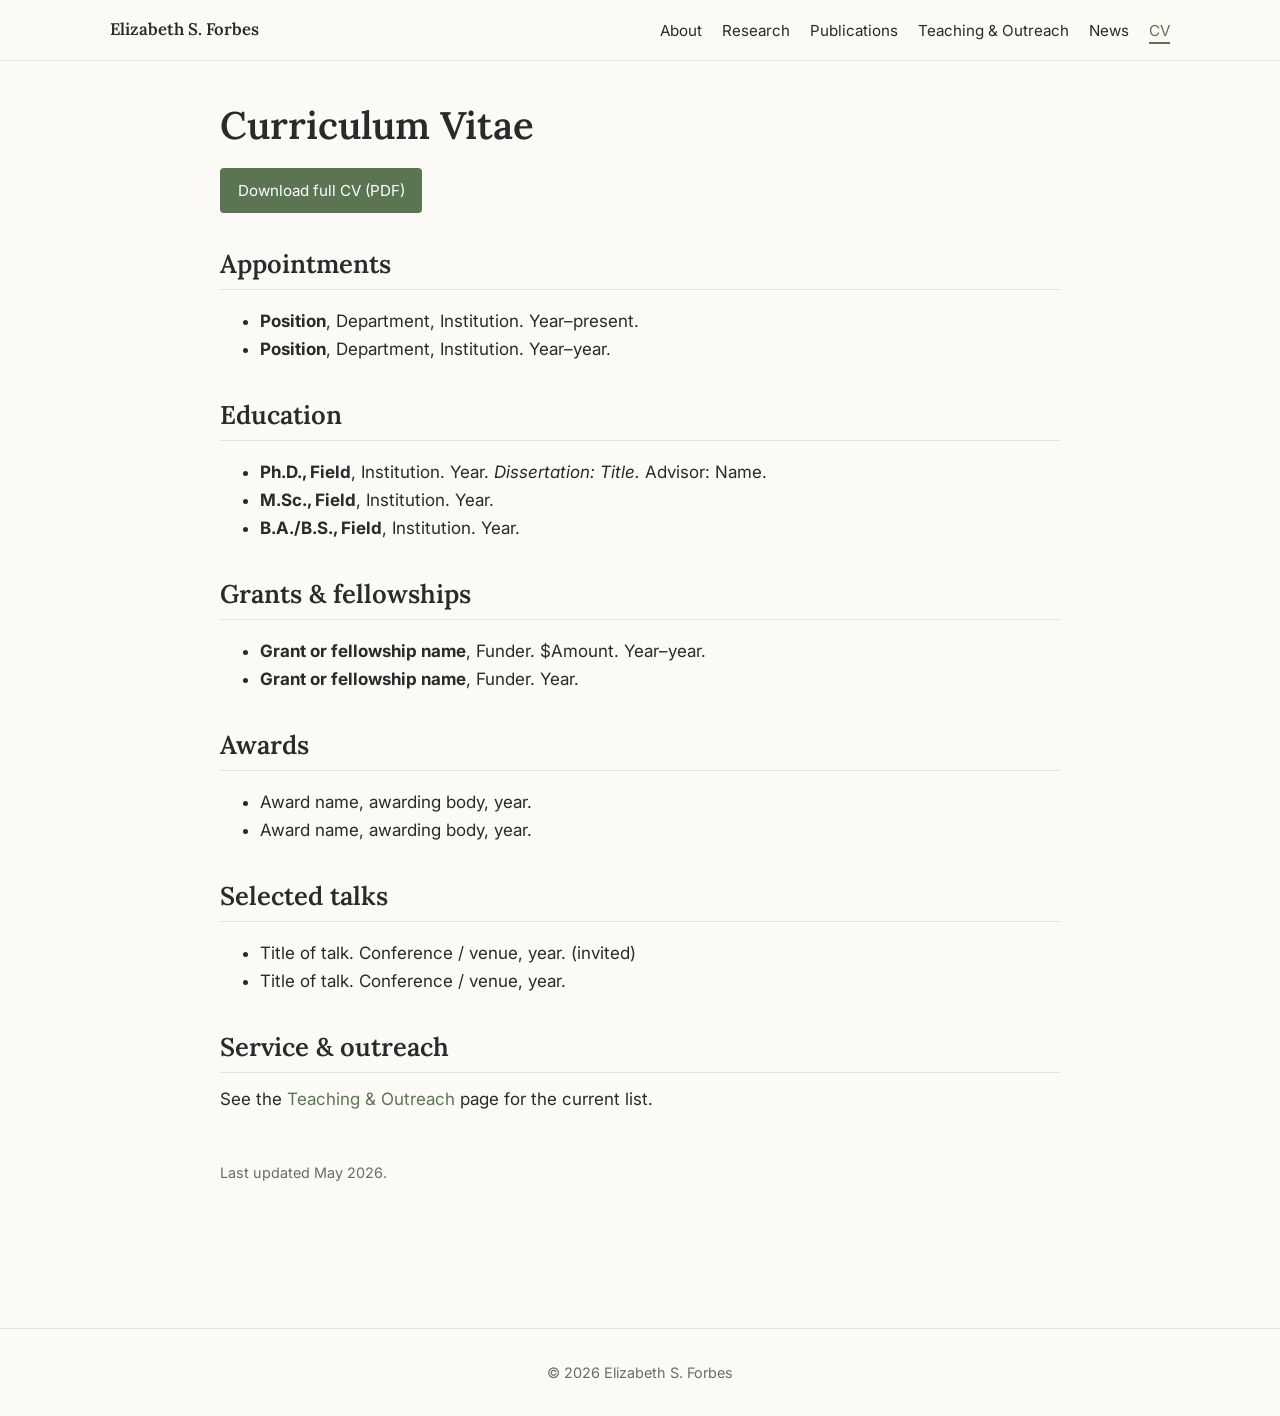
==== cv.html @ 3985d93a "Initial commit" ====
<!doctype html>
<html lang="en">
<head>
  <meta charset="utf-8">
  <meta name="viewport" content="width=device-width, initial-scale=1">
  <title>CV — Elizabeth S. Forbes</title>
  <link rel="preconnect" href="https://fonts.googleapis.com">
  <link rel="preconnect" href="https://fonts.gstatic.com" crossorigin>
  <link href="https://fonts.googleapis.com/css2?family=Inter:wght@400;500;600&family=Lora:ital,wght@0,500;0,600;1,400&display=swap" rel="stylesheet">
  <link rel="stylesheet" href="assets/css/style.css">
</head>
<body>

<header class="site-header">
  <nav class="nav">
    <a class="nav-brand" href="index.html">Elizabeth S. Forbes</a>
    <ul class="nav-links">
      <li><a href="index.html">About</a></li>
      <li><a href="research.html">Research</a></li>
      <li><a href="publications.html">Publications</a></li>
      <li><a href="teaching.html">Teaching &amp; Outreach</a></li>
      <li><a href="news.html">News</a></li>
      <li><a href="cv.html" class="active">CV</a></li>
    </ul>
  </nav>
</header>

<main>
  <div class="container">

    <h1>Curriculum Vitae</h1>
    <p>
      <!-- EDIT: replace assets/files/forbes-cv.pdf with your actual CV PDF.
           Keep this page as a quick on-page summary; the PDF is the canonical full version. -->
      <a class="button" href="assets/files/forbes-cv.pdf" target="_blank" rel="noopener">Download full CV (PDF)</a>
    </p>

    <h2>Appointments</h2>
    <ul>
      <li><strong>Position</strong>, Department, Institution. Year–present.</li>
      <li><strong>Position</strong>, Department, Institution. Year–year.</li>
    </ul>

    <h2>Education</h2>
    <ul>
      <li><strong>Ph.D., Field</strong>, Institution. Year. <em>Dissertation: Title.</em> Advisor: Name.</li>
      <li><strong>M.Sc., Field</strong>, Institution. Year.</li>
      <li><strong>B.A./B.S., Field</strong>, Institution. Year.</li>
    </ul>

    <h2>Grants &amp; fellowships</h2>
    <ul>
      <li><strong>Grant or fellowship name</strong>, Funder. $Amount. Year–year.</li>
      <li><strong>Grant or fellowship name</strong>, Funder. Year.</li>
    </ul>

    <h2>Awards</h2>
    <ul>
      <li>Award name, awarding body, year.</li>
      <li>Award name, awarding body, year.</li>
    </ul>

    <h2>Selected talks</h2>
    <ul>
      <li>Title of talk. Conference / venue, year. (invited)</li>
      <li>Title of talk. Conference / venue, year.</li>
    </ul>

    <h2>Service &amp; outreach</h2>
    <p>See the <a href="teaching.html">Teaching &amp; Outreach</a> page for the current list.</p>

    <p style="margin-top:3rem;" class="meta">Last updated May 2026.</p>

  </div>
</main>

<footer class="site-footer">
  <div class="container">
    &copy; 2026 Elizabeth S. Forbes
  </div>
</footer>

</body>
</html>
---- assets/css/style.css ----
/* ============================================================
   Elizabeth S. Forbes — site styles
   Edit colors / fonts here; every page reads from this file.
   ============================================================ */

:root {
  --bg: #fbfaf6;            /* warm cream background          */
  --bg-alt: #f3f0e7;        /* slight tint for alternating    */
  --text: #2a2a2a;          /* near-black body text           */
  --muted: #6b6b6b;         /* secondary / dates / meta       */
  --accent: #5b7553;        /* forest sage — primary accent   */
  --accent-hover: #3d5238;  /* darker sage on hover           */
  --rule: #e6e3da;          /* subtle border lines            */
  --shadow: 0 1px 3px rgba(0,0,0,.05), 0 4px 14px rgba(0,0,0,.04);
  --max-width: 880px;
  --max-width-wide: 1100px;
  --radius: 4px;
  --serif: "Lora", Georgia, "Times New Roman", serif;
  --sans: "Inter", -apple-system, BlinkMacSystemFont, "Segoe UI", Roboto, sans-serif;
}

/* ---------- reset ---------- */
*, *::before, *::after { box-sizing: border-box; }
html, body { margin: 0; padding: 0; }
img { max-width: 100%; display: block; height: auto; }
a { color: var(--accent); text-decoration: none; border-bottom: 1px solid transparent; transition: color .15s, border-color .15s; }
a:hover { color: var(--accent-hover); border-bottom-color: var(--accent-hover); }

/* ---------- base typography ---------- */
body {
  font-family: var(--sans);
  font-size: 17px;
  line-height: 1.65;
  color: var(--text);
  background: var(--bg);
  -webkit-font-smoothing: antialiased;
  -moz-osx-font-smoothing: grayscale;
}
h1, h2, h3, h4 {
  font-family: var(--serif);
  font-weight: 600;
  line-height: 1.25;
  color: var(--text);
  margin: 1.4em 0 .5em;
}
h1 { font-size: 2.4rem; margin-top: 0; }
h2 { font-size: 1.6rem; border-bottom: 1px solid var(--rule); padding-bottom: .35em; }
h3 { font-size: 1.2rem; }
p { margin: 0 0 1em; }
small, .meta { color: var(--muted); font-size: .9rem; }

/* ---------- layout ---------- */
.container {
  max-width: var(--max-width);
  margin: 0 auto;
  padding: 0 1.25rem;
}
.container-wide {
  max-width: var(--max-width-wide);
  margin: 0 auto;
  padding: 0 1.25rem;
}
main { padding: 2.5rem 0 4rem; }
section { margin-bottom: 3rem; }

/* ---------- nav ---------- */
.site-header {
  background: var(--bg);
  border-bottom: 1px solid var(--rule);
  position: sticky;
  top: 0;
  z-index: 50;
}
.nav {
  display: flex;
  align-items: center;
  justify-content: space-between;
  padding: 1rem 1.25rem;
  max-width: var(--max-width-wide);
  margin: 0 auto;
}
.nav-brand {
  font-family: var(--serif);
  font-size: 1.05rem;
  font-weight: 600;
  color: var(--text);
  border-bottom: none;
}
.nav-brand:hover { color: var(--accent); border-bottom: none; }
.nav-links {
  display: flex;
  gap: 1.25rem;
  flex-wrap: wrap;
  list-style: none;
  padding: 0;
  margin: 0;
}
.nav-links a {
  color: var(--text);
  font-size: .95rem;
  border-bottom: 2px solid transparent;
  padding-bottom: 2px;
}
.nav-links a:hover,
.nav-links a.active {
  color: var(--accent);
  border-bottom-color: var(--accent);
}

/* ---------- hero (home page) ---------- */
.hero {
  display: grid;
  grid-template-columns: 1fr 1.3fr;
  gap: 2.5rem;
  align-items: center;
  padding: 3rem 0 2rem;
}
.hero-photo {
  width: 100%;
  aspect-ratio: 4 / 5;
  background: var(--bg-alt) url('../img/hero.jpg') center/cover no-repeat;
  border-radius: var(--radius);
  box-shadow: var(--shadow);
}
.hero h1 { margin-bottom: .25em; }
.hero .tagline {
  font-family: var(--serif);
  font-style: italic;
  font-size: 1.15rem;
  color: var(--muted);
  margin-bottom: 1.5em;
}
.hero-links {
  display: flex;
  flex-wrap: wrap;
  gap: .9rem 1.25rem;
  margin-top: 1.25rem;
  font-size: .95rem;
}
.hero-links a { color: var(--text); border-bottom: 1px solid var(--rule); padding-bottom: 1px; }
.hero-links a:hover { color: var(--accent); border-bottom-color: var(--accent); }

/* ---------- research / project cards ---------- */
.project-grid {
  display: grid;
  grid-template-columns: repeat(auto-fit, minmax(280px, 1fr));
  gap: 2rem;
}
.project {
  background: #fff;
  border: 1px solid var(--rule);
  border-radius: var(--radius);
  overflow: hidden;
  transition: transform .15s, box-shadow .15s;
}
.project:hover { transform: translateY(-2px); box-shadow: var(--shadow); }
.project-photo {
  aspect-ratio: 16 / 10;
  background: var(--bg-alt) center/cover no-repeat;
}
.project-body { padding: 1.1rem 1.25rem 1.4rem; }
.project-body h3 { margin-top: 0; }

/* ---------- publications ---------- */
.pub-year {
  font-family: var(--serif);
  font-size: 1.4rem;
  font-weight: 600;
  margin: 2rem 0 .75rem;
  color: var(--accent);
}
.pub-list { list-style: none; padding: 0; margin: 0; }
.pub-item {
  padding: 1rem 0;
  border-bottom: 1px solid var(--rule);
}
.pub-item:last-child { border-bottom: none; }
.pub-title { font-weight: 600; }
.pub-authors { color: var(--text); }
.pub-authors .me { font-weight: 600; }
.pub-venue { font-style: italic; color: var(--muted); }
.pub-links { margin-top: .35rem; font-size: .9rem; }
.pub-links a { margin-right: .8rem; }

/* ---------- news / blog ---------- */
.news-item {
  display: grid;
  grid-template-columns: 110px 1fr;
  gap: 1.25rem;
  padding: 1.1rem 0;
  border-bottom: 1px solid var(--rule);
}
.news-item:last-child { border-bottom: none; }
.news-date {
  font-family: var(--serif);
  color: var(--accent);
  font-size: .95rem;
}

/* ---------- teaching cards ---------- */
.course {
  padding: 1.25rem 0;
  border-bottom: 1px solid var(--rule);
}
.course:last-child { border-bottom: none; }
.course h3 { margin: 0 0 .25em; }
.course .course-meta { color: var(--muted); font-size: .9rem; margin-bottom: .5em; }

/* ---------- footer ---------- */
.site-footer {
  border-top: 1px solid var(--rule);
  padding: 2rem 0;
  margin-top: 4rem;
  color: var(--muted);
  font-size: .9rem;
  text-align: center;
}
.site-footer a { color: var(--muted); border-bottom: 1px dotted var(--muted); }
.site-footer a:hover { color: var(--accent); border-bottom-color: var(--accent); }

/* ---------- utility ---------- */
.button {
  display: inline-block;
  padding: .6rem 1.1rem;
  background: var(--accent);
  color: #fff !important;
  border-radius: var(--radius);
  font-size: .95rem;
  border-bottom: none;
}
.button:hover { background: var(--accent-hover); border-bottom: none; }

/* ---------- responsive ---------- */
@media (max-width: 720px) {
  body { font-size: 16px; }
  h1 { font-size: 2rem; }
  h2 { font-size: 1.35rem; }
  .hero {
    grid-template-columns: 1fr;
    gap: 1.5rem;
    padding: 1.5rem 0;
  }
  .hero-photo { aspect-ratio: 3 / 2; max-height: 360px; }
  .nav { flex-direction: column; gap: .75rem; align-items: flex-start; }
  .news-item { grid-template-columns: 1fr; gap: .25rem; }
}
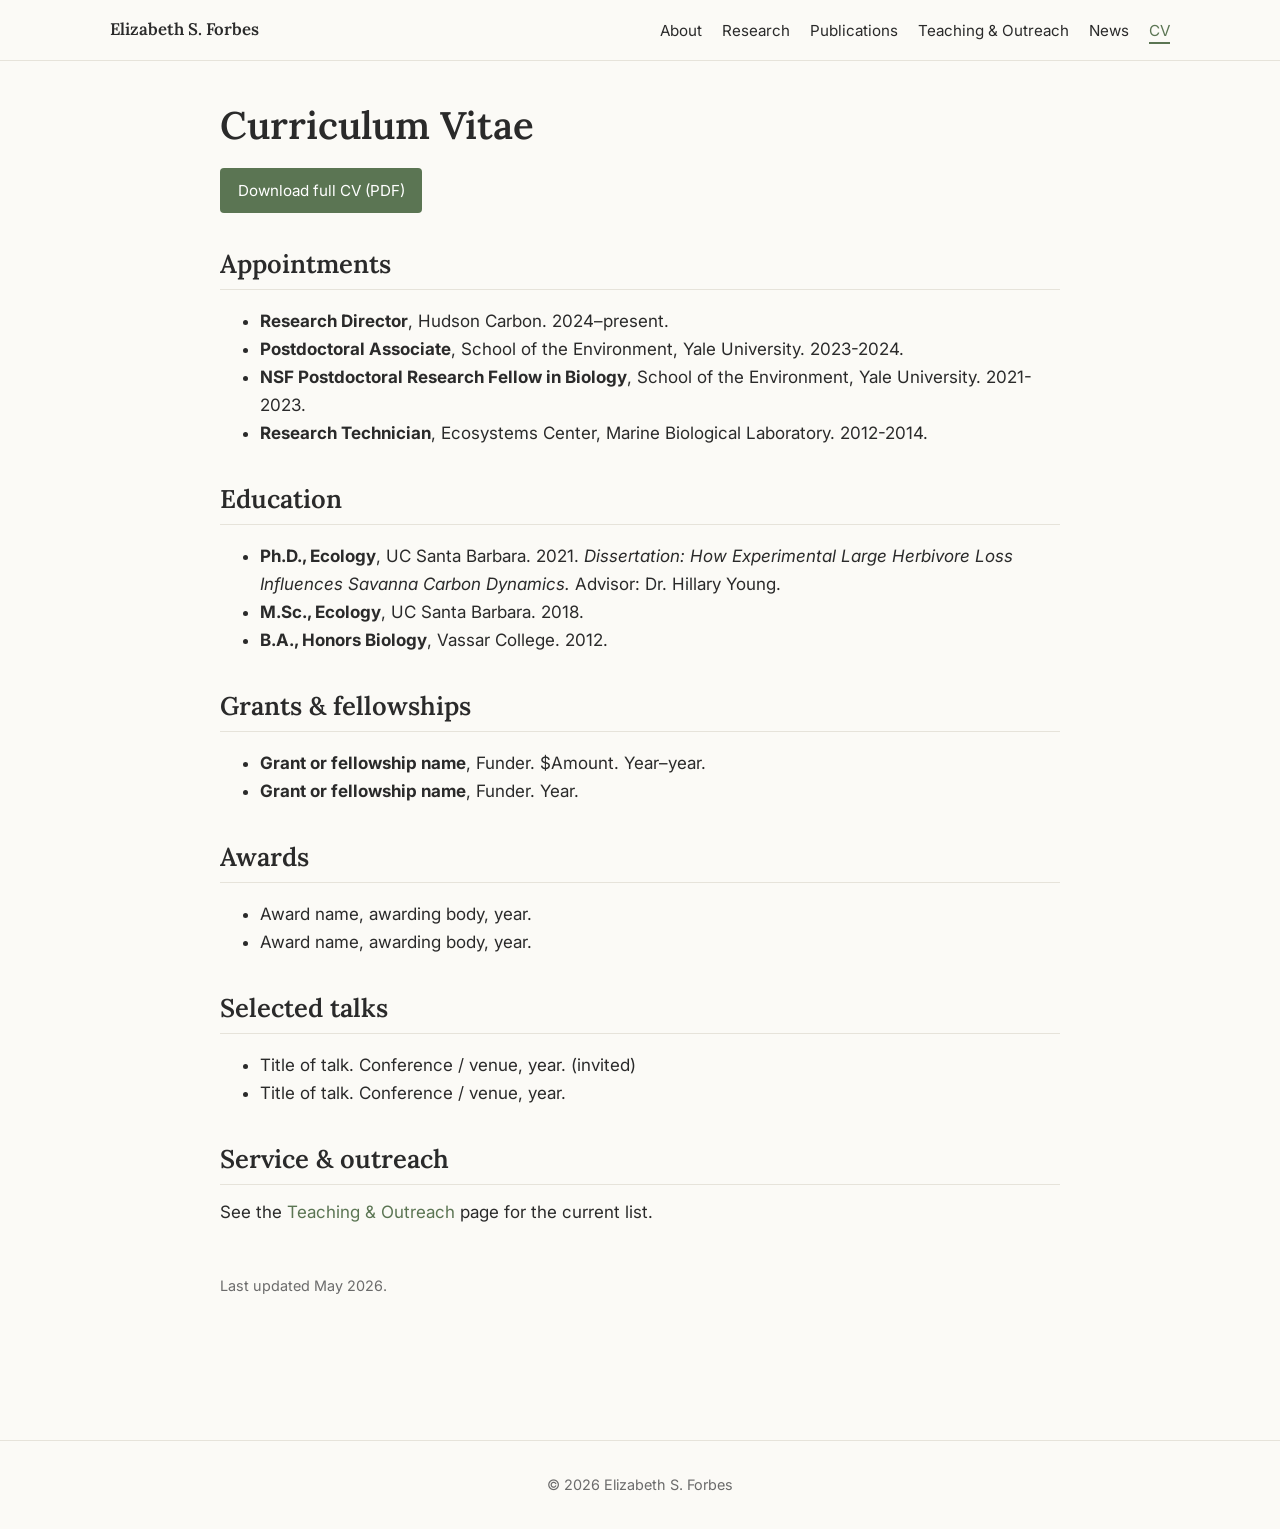
==== commit a7cfec42: "updating CV" ====
--- a/cv.html
+++ b/cv.html
@@ -32,20 +32,23 @@
     <p>
       <!-- EDIT: replace assets/files/forbes-cv.pdf with your actual CV PDF.
            Keep this page as a quick on-page summary; the PDF is the canonical full version. -->
-      <a class="button" href="assets/files/forbes-cv.pdf" target="_blank" rel="noopener">Download full CV (PDF)</a>
+      <a class="button" href="assets/files/Forbes_CV.pdf" target="_blank" rel="noopener">Download full CV (PDF)</a>
     </p>
 
     <h2>Appointments</h2>
     <ul>
-      <li><strong>Position</strong>, Department, Institution. Year–present.</li>
-      <li><strong>Position</strong>, Department, Institution. Year–year.</li>
+      <li><strong>Research Director</strong>, Hudson Carbon. 2024–present.</li>
+      <li><strong>Postdoctoral Associate</strong>, School of the Environment, Yale University. 2023-2024.</li>
+      <li><strong>NSF Postdoctoral Research Fellow in Biology</strong>, School of the Environment, Yale University. 2021-2023.</li>
+      <li><strong>Research Technician</strong>, Ecosystems Center, Marine Biological Laboratory. 2012-2014.</li>
+
     </ul>
 
     <h2>Education</h2>
     <ul>
-      <li><strong>Ph.D., Field</strong>, Institution. Year. <em>Dissertation: Title.</em> Advisor: Name.</li>
-      <li><strong>M.Sc., Field</strong>, Institution. Year.</li>
-      <li><strong>B.A./B.S., Field</strong>, Institution. Year.</li>
+      <li><strong>Ph.D., Ecology</strong>, UC Santa Barbara. 2021. <em>Dissertation: How Experimental Large Herbivore Loss Influences Savanna Carbon Dynamics.</em> Advisor: Dr. Hillary Young.</li>
+      <li><strong>M.Sc., Ecology</strong>, UC Santa Barbara. 2018.</li>
+      <li><strong>B.A., Honors Biology</strong>, Vassar College. 2012.</li>
     </ul>
 
     <h2>Grants &amp; fellowships</h2>
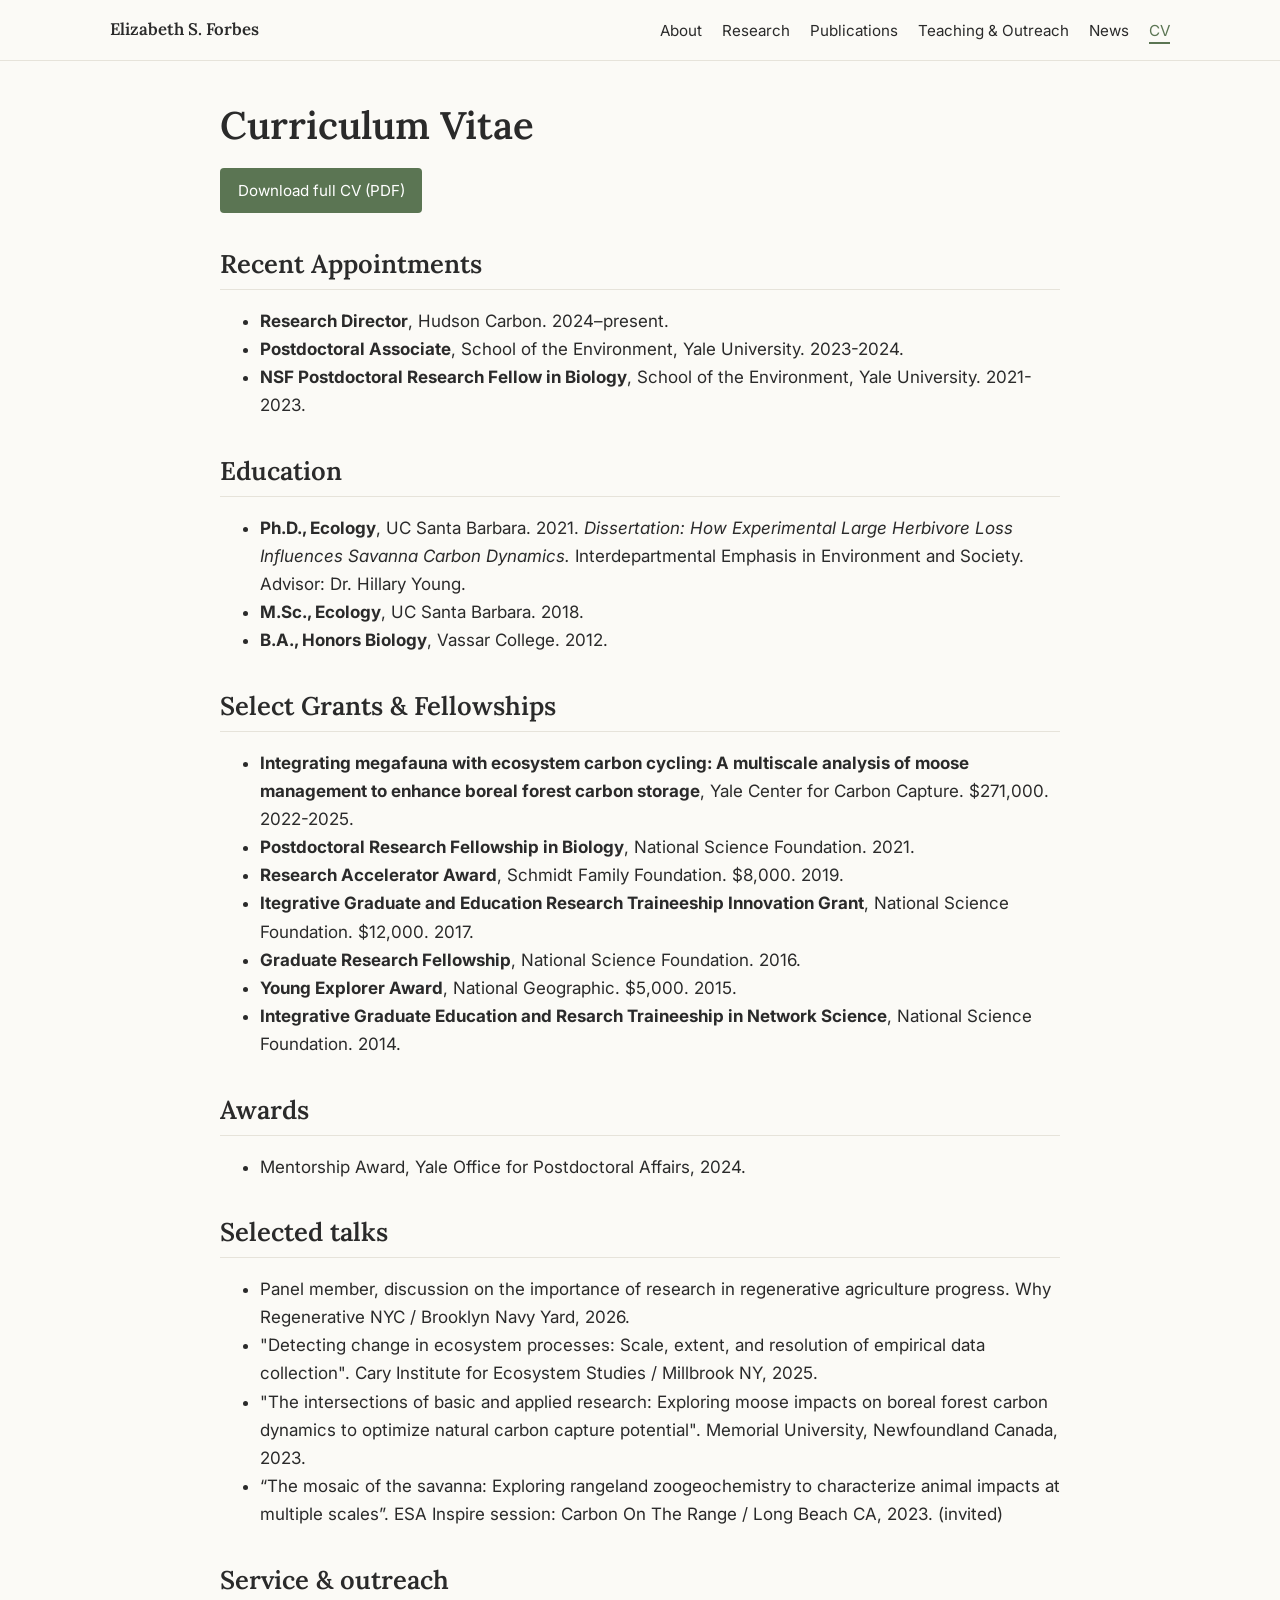
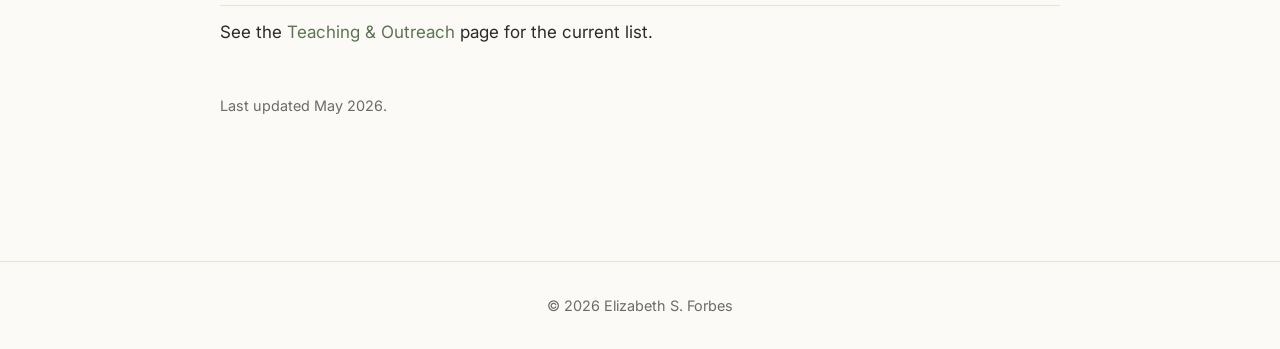
==== commit 433998a2: "updated site CV selections" ====
--- a/cv.html
+++ b/cv.html
@@ -35,38 +35,45 @@
       <a class="button" href="assets/files/Forbes_CV.pdf" target="_blank" rel="noopener">Download full CV (PDF)</a>
     </p>
 
-    <h2>Appointments</h2>
+    <h2>Recent Appointments</h2>
     <ul>
       <li><strong>Research Director</strong>, Hudson Carbon. 2024–present.</li>
       <li><strong>Postdoctoral Associate</strong>, School of the Environment, Yale University. 2023-2024.</li>
       <li><strong>NSF Postdoctoral Research Fellow in Biology</strong>, School of the Environment, Yale University. 2021-2023.</li>
-      <li><strong>Research Technician</strong>, Ecosystems Center, Marine Biological Laboratory. 2012-2014.</li>
-
     </ul>
 
     <h2>Education</h2>
     <ul>
-      <li><strong>Ph.D., Ecology</strong>, UC Santa Barbara. 2021. <em>Dissertation: How Experimental Large Herbivore Loss Influences Savanna Carbon Dynamics.</em> Advisor: Dr. Hillary Young.</li>
+      <li><strong>Ph.D., Ecology</strong>, UC Santa Barbara. 2021. <em>Dissertation: How Experimental Large Herbivore Loss Influences Savanna Carbon Dynamics.</em> 
+        Interdepartmental Emphasis in Environment and Society. Advisor: Dr. Hillary Young.</li>
       <li><strong>M.Sc., Ecology</strong>, UC Santa Barbara. 2018.</li>
       <li><strong>B.A., Honors Biology</strong>, Vassar College. 2012.</li>
     </ul>
 
-    <h2>Grants &amp; fellowships</h2>
+    <h2>Select Grants &amp; Fellowships</h2>
     <ul>
-      <li><strong>Grant or fellowship name</strong>, Funder. $Amount. Year–year.</li>
-      <li><strong>Grant or fellowship name</strong>, Funder. Year.</li>
+      <li><strong>Integrating megafauna with ecosystem carbon cycling: A multiscale analysis of moose management to enhance boreal forest carbon storage</strong>, 
+        Yale Center for Carbon Capture. $271,000. 2022-2025.</li>
+      <li><strong>Postdoctoral Research Fellowship in Biology</strong>, National Science Foundation. 2021.</li>
+      <li><strong>Research Accelerator Award</strong>, Schmidt Family Foundation. $8,000. 2019.</li>
+      <li><strong>Itegrative Graduate and Education Research Traineeship Innovation Grant</strong>, National Science Foundation. $12,000. 2017.</li>
+      <li><strong>Graduate Research Fellowship</strong>, National Science Foundation. 2016.</li>
+      <li><strong>Young Explorer Award</strong>, National Geographic. $5,000. 2015.</li>
+      <li><strong>Integrative Graduate Education and Resarch Traineeship in Network Science</strong>, National Science Foundation. 2014.</li>
     </ul>
 
     <h2>Awards</h2>
     <ul>
-      <li>Award name, awarding body, year.</li>
-      <li>Award name, awarding body, year.</li>
+      <li>Mentorship Award, Yale Office for Postdoctoral Affairs, 2024.</li>
     </ul>
 
     <h2>Selected talks</h2>
-    <ul>
-      <li>Title of talk. Conference / venue, year. (invited)</li>
-      <li>Title of talk. Conference / venue, year.</li>
+    <ul>   
+      <li>Panel member, discussion on the importance of research in regenerative agriculture progress. Why Regenerative NYC / Brooklyn Navy Yard, 2026.</li>   
+      <li>"Detecting change in ecosystem processes: Scale, extent, and resolution of empirical data collection". Cary Institute for Ecosystem Studies / Millbrook NY, 2025.</li>
+      <li>"The intersections of basic and applied research: Exploring moose impacts on boreal forest carbon dynamics to optimize natural carbon capture potential". 
+        Memorial University, Newfoundland Canada, 2023.</li>
+      <li>“The mosaic of the savanna: Exploring rangeland zoogeochemistry to characterize animal impacts at multiple scales”. ESA Inspire session: Carbon On The Range / Long Beach CA, 2023. (invited)</li>
     </ul>
 
     <h2>Service &amp; outreach</h2>
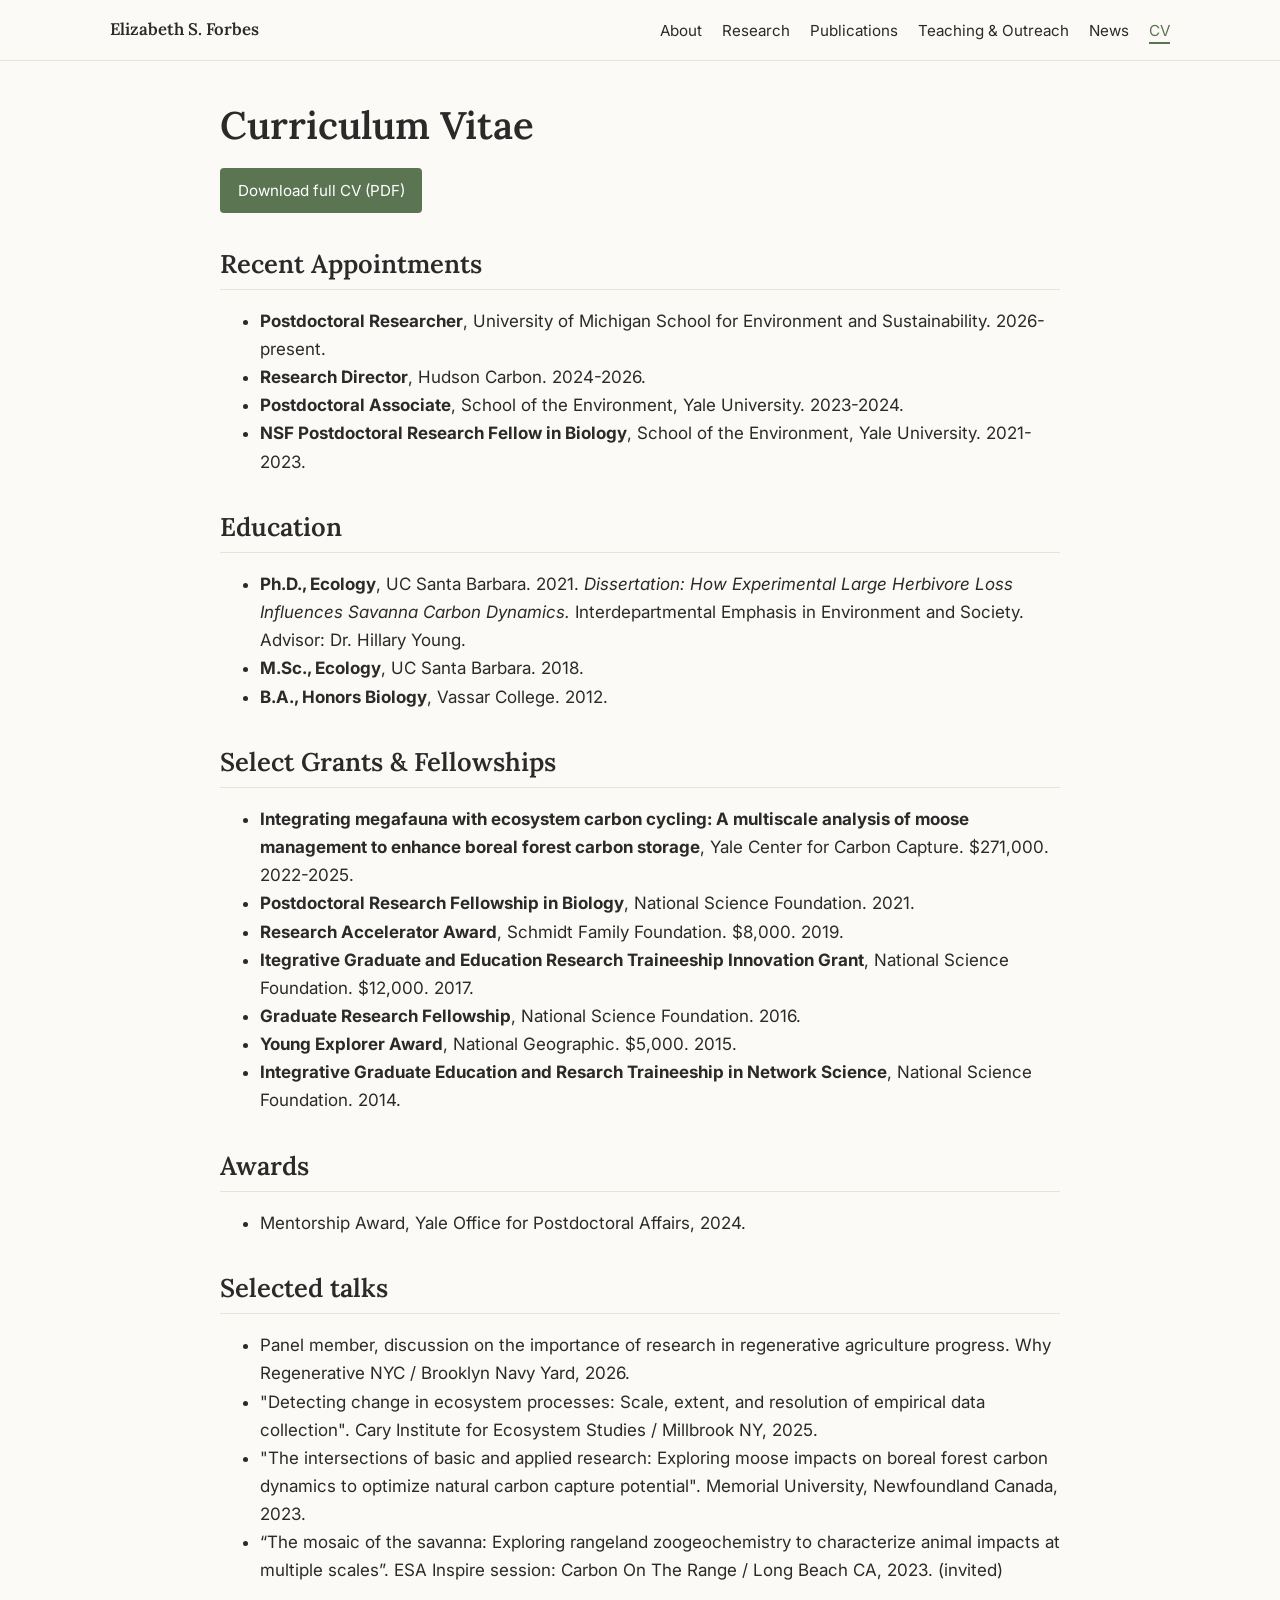
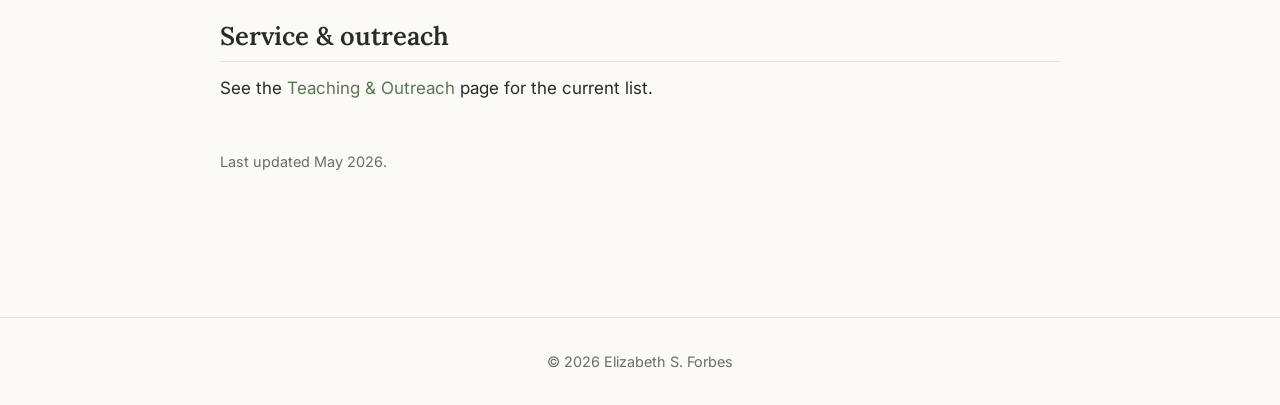
==== commit d7b5b91d: "added teaching resources" ====
--- a/cv.html
+++ b/cv.html
@@ -37,7 +37,8 @@
 
     <h2>Recent Appointments</h2>
     <ul>
-      <li><strong>Research Director</strong>, Hudson Carbon. 2024–present.</li>
+      <li><strong>Postdoctoral Researcher</strong>, University of Michigan School for Environment and Sustainability. 2026-present.</li>
+      <li><strong>Research Director</strong>, Hudson Carbon. 2024-2026.</li>
       <li><strong>Postdoctoral Associate</strong>, School of the Environment, Yale University. 2023-2024.</li>
       <li><strong>NSF Postdoctoral Research Fellow in Biology</strong>, School of the Environment, Yale University. 2021-2023.</li>
     </ul>
